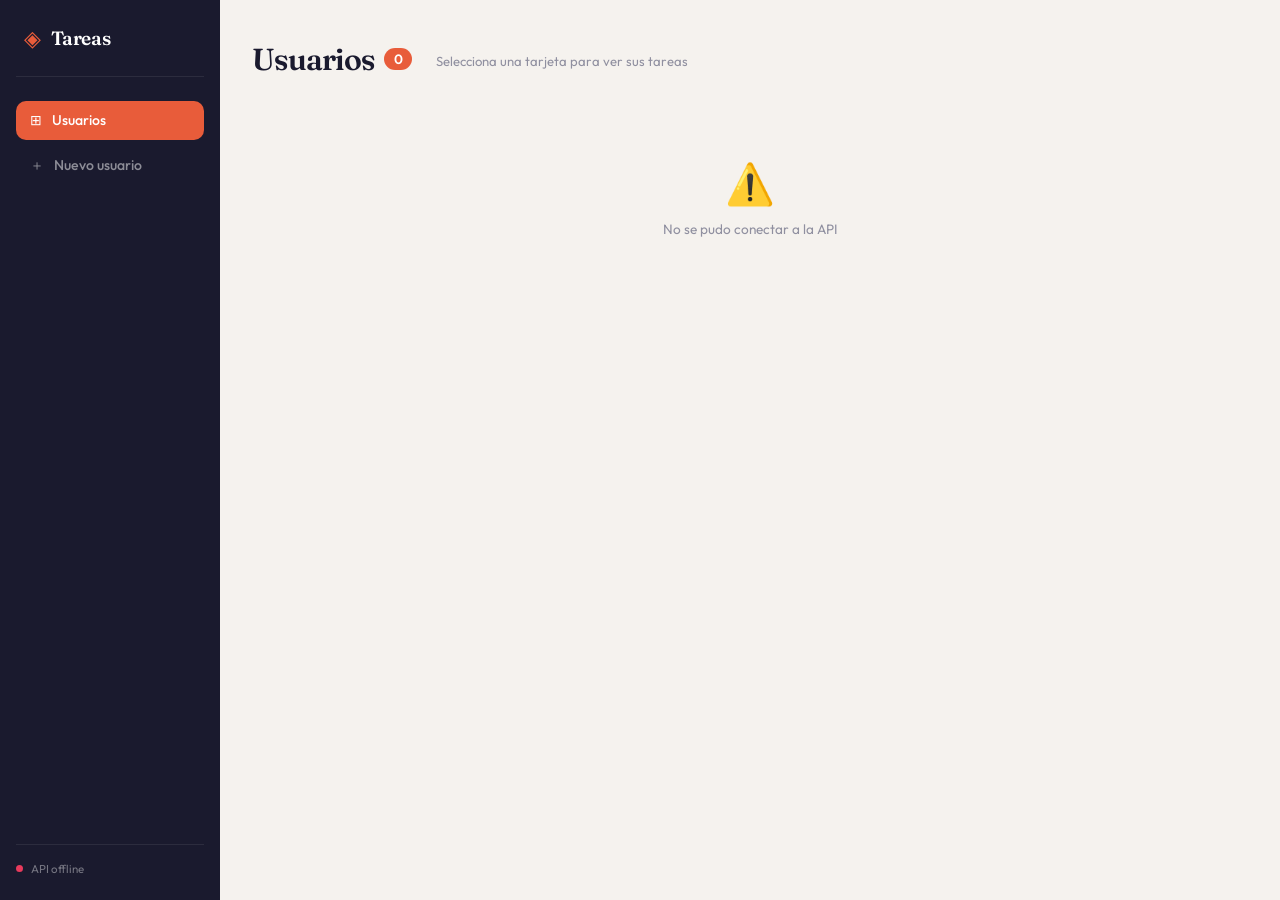
==== index.html @ 0cb19372 "Primera subida front" ====
<!DOCTYPE html>
<html lang="es">
<head>
  <meta charset="UTF-8" />
  <meta name="viewport" content="width=device-width, initial-scale=1.0"/>
  <title>TodoList App</title>
  <link href="https://fonts.googleapis.com/css2?family=Outfit:wght@300;400;500;600;700&family=Fraunces:ital,wght@0,300;0,600;1,300&display=swap" rel="stylesheet"/>
  <link rel="stylesheet" href="style.css"/>
</head>
<body>

  <!-- TOAST -->
  <div id="toast-container"></div>

  <!-- MODAL CONFIRM -->
  <div class="modal-overlay" id="modal-overlay">
    <div class="modal">
      <p class="modal-text" id="modal-text">¿Estás seguro?</p>
      <div class="modal-actions">
        <button class="btn btn-ghost" onclick="closeModal()">Cancelar</button>
        <button class="btn btn-danger" id="modal-confirm">Eliminar</button>
      </div>
    </div>
  </div>

  <div class="app">

    <!-- SIDEBAR -->
    <aside class="sidebar">
      <div class="brand">
        <span class="brand-icon">◈</span>
        <span class="brand-name">Tareas</span>
      </div>

      <nav class="nav">
        <button class="nav-btn active" onclick="showView('usuarios')">
          <span class="nav-icon">⊞</span> Usuarios
        </button>
        <button class="nav-btn" onclick="showView('nuevo-usuario')">
          <span class="nav-icon">＋</span> Nuevo usuario
        </button>
      </nav>

      <div class="sidebar-footer">
        <div class="api-status">
          <span class="status-dot" id="status-dot"></span>
          <span id="status-text">Conectando...</span>
        </div>
      </div>
    </aside>

    <!-- MAIN -->
    <main class="main">

      <!-- VIEW: USUARIOS -->
      <section class="view active" id="view-usuarios">
        <div class="view-header">
          <h1 class="view-title">Usuarios <span id="users-count" class="count-badge">0</span></h1>
          <p class="view-sub">Selecciona una tarjeta para ver sus tareas</p>
        </div>
        <div class="users-grid" id="users-grid">
          <div class="loading-state">Cargando usuarios...</div>
        </div>
      </section>

      <!-- VIEW: NUEVO USUARIO -->
      <section class="view" id="view-nuevo-usuario">
        <div class="view-header">
          <h1 class="view-title">Nuevo usuario</h1>
          <p class="view-sub">Agrega un nuevo integrante al sistema</p>
        </div>
        <div class="form-card">
          <div class="field">
            <label>Nombre completo</label>
            <input type="text" id="u-nombre" placeholder="Ej: Vladimir García" />
          </div>
          <div class="field">
            <label>Correo electrónico</label>
            <input type="email" id="u-email" placeholder="vladimir@email.com" />
          </div>
          <button class="btn btn-primary" onclick="crearUsuario()">Crear usuario</button>
        </div>
      </section>

      <!-- VIEW: TAREAS DE USUARIO -->
      <section class="view" id="view-tareas">
        <div class="view-header">
          <button class="back-btn" onclick="showView('usuarios')">← Volver</button>
          <div>
            <h1 class="view-title" id="tareas-user-name">Tareas</h1>
            <p class="view-sub" id="tareas-user-email"></p>
          </div>
        </div>

        <!-- Nueva tarea -->
        <div class="nueva-tarea-bar">
          <input type="text" id="t-titulo" placeholder="Título de la tarea..." class="tarea-input"/>
          <input type="text" id="t-desc" placeholder="Descripción (opcional)" class="tarea-input"/>
          <button class="btn btn-primary" onclick="crearTarea()">＋ Agregar</button>
        </div>

        <!-- Lista de tareas -->
        <div id="tareas-list" class="tareas-list"></div>
      </section>

    </main>
  </div>

  <script src="app.js"></script>
</body>
</html>
---- style.css ----
/* ── Variables ───────────────────────────────── */
:root {
  --bg:       #f5f2ee;
  --surface:  #ffffff;
  --sidebar:  #1a1a2e;
  --border:   #e2ddd8;
  --text:     #1a1a2e;
  --muted:    #9090a0;
  --accent:   #e85c3a;
  --accent2:  #3a7be8;
  --success:  #3acf8f;
  --danger:   #e83a5c;
  --radius:   14px;
  --shadow:   0 2px 16px rgba(0,0,0,0.08);
}

/* ── Reset ───────────────────────────────────── */
*, *::before, *::after { box-sizing: border-box; margin: 0; padding: 0; }

body {
  font-family: 'Outfit', sans-serif;
  background: var(--bg);
  color: var(--text);
  min-height: 100vh;
  display: flex;
}

/* ── Layout ──────────────────────────────────── */
.app {
  display: flex;
  width: 100%;
  min-height: 100vh;
}

/* ── Sidebar ─────────────────────────────────── */
.sidebar {
  width: 220px;
  background: var(--sidebar);
  display: flex;
  flex-direction: column;
  padding: 1.5rem 1rem;
  position: fixed;
  top: 0; left: 0; bottom: 0;
  z-index: 10;
}

.brand {
  display: flex;
  align-items: center;
  gap: 0.6rem;
  padding: 0 0.5rem 1.5rem;
  border-bottom: 1px solid rgba(255,255,255,0.08);
  margin-bottom: 1.5rem;
}

.brand-icon {
  font-size: 1.4rem;
  color: var(--accent);
}

.brand-name {
  font-family: 'Fraunces', serif;
  font-size: 1.2rem;
  font-weight: 600;
  color: #fff;
  letter-spacing: -0.02em;
}

.nav {
  display: flex;
  flex-direction: column;
  gap: 0.35rem;
  flex: 1;
}

.nav-btn {
  display: flex;
  align-items: center;
  gap: 0.6rem;
  padding: 0.65rem 0.9rem;
  border-radius: 10px;
  border: none;
  background: transparent;
  color: rgba(255,255,255,0.5);
  font-family: 'Outfit', sans-serif;
  font-size: 0.88rem;
  font-weight: 500;
  cursor: pointer;
  transition: all 0.2s;
  text-align: left;
}

.nav-btn:hover { background: rgba(255,255,255,0.07); color: #fff; }
.nav-btn.active { background: var(--accent); color: #fff; }

.nav-icon { font-size: 0.9rem; }

.sidebar-footer {
  border-top: 1px solid rgba(255,255,255,0.08);
  padding-top: 1rem;
}

.api-status {
  display: flex;
  align-items: center;
  gap: 0.5rem;
  font-size: 0.72rem;
  color: rgba(255,255,255,0.4);
}

.status-dot {
  width: 7px; height: 7px;
  border-radius: 50%;
  background: var(--muted);
  transition: background 0.3s;
}

.status-dot.online { background: var(--success); box-shadow: 0 0 6px var(--success); }
.status-dot.offline { background: var(--danger); }

/* ── Main ────────────────────────────────────── */
.main {
  margin-left: 220px;
  flex: 1;
  padding: 2.5rem 2rem;
  min-height: 100vh;
}

/* ── Views ───────────────────────────────────── */
.view { display: none; animation: fadeUp 0.3s ease both; }
.view.active { display: block; }

.view-header {
  margin-bottom: 2rem;
  display: flex;
  align-items: center;
  gap: 1.5rem;
}

.view-title {
  font-family: 'Fraunces', serif;
  font-size: 1.9rem;
  font-weight: 600;
  letter-spacing: -0.03em;
  display: flex;
  align-items: center;
  gap: 0.6rem;
}

.view-sub {
  font-size: 0.82rem;
  color: var(--muted);
  margin-top: 0.2rem;
}

.count-badge {
  font-family: 'Outfit', sans-serif;
  font-size: 0.85rem;
  font-weight: 600;
  background: var(--accent);
  color: #fff;
  border-radius: 100px;
  padding: 0.15rem 0.6rem;
  vertical-align: middle;
}

.back-btn {
  background: var(--surface);
  border: 1px solid var(--border);
  border-radius: 10px;
  padding: 0.5rem 1rem;
  font-family: 'Outfit', sans-serif;
  font-size: 0.82rem;
  font-weight: 500;
  color: var(--muted);
  cursor: pointer;
  transition: all 0.2s;
  white-space: nowrap;
}

.back-btn:hover { border-color: var(--accent); color: var(--accent); }

/* ── Users grid ──────────────────────────────── */
.users-grid {
  display: grid;
  grid-template-columns: repeat(auto-fill, minmax(220px, 1fr));
  gap: 1rem;
}

.user-card {
  background: var(--surface);
  border: 1px solid var(--border);
  border-radius: var(--radius);
  padding: 1.5rem;
  cursor: pointer;
  transition: all 0.22s;
  position: relative;
  overflow: hidden;
  animation: fadeUp 0.35s ease both;
}

.user-card::before {
  content: '';
  position: absolute;
  top: 0; left: 0; right: 0;
  height: 3px;
  background: linear-gradient(90deg, var(--accent), var(--accent2));
  transform: scaleX(0);
  transform-origin: left;
  transition: transform 0.25s ease;
}

.user-card:hover {
  border-color: transparent;
  box-shadow: var(--shadow), 0 0 0 2px var(--accent);
  transform: translateY(-2px);
}

.user-card:hover::before { transform: scaleX(1); }

.user-avatar {
  width: 48px; height: 48px;
  border-radius: 12px;
  display: flex; align-items: center; justify-content: center;
  font-family: 'Fraunces', serif;
  font-size: 1.2rem;
  font-weight: 600;
  color: #fff;
  margin-bottom: 1rem;
}

.user-card-name {
  font-size: 0.95rem;
  font-weight: 600;
  margin-bottom: 0.2rem;
  white-space: nowrap;
  overflow: hidden;
  text-overflow: ellipsis;
}

.user-card-email {
  font-size: 0.75rem;
  color: var(--muted);
  white-space: nowrap;
  overflow: hidden;
  text-overflow: ellipsis;
  margin-bottom: 1rem;
}

.user-card-footer {
  display: flex;
  align-items: center;
  justify-content: space-between;
}

.task-chip {
  font-size: 0.72rem;
  color: var(--muted);
  background: var(--bg);
  border-radius: 100px;
  padding: 0.2rem 0.6rem;
}

.delete-btn {
  width: 28px; height: 28px;
  border-radius: 8px;
  border: 1px solid var(--border);
  background: transparent;
  color: var(--muted);
  font-size: 0.75rem;
  cursor: pointer;
  display: flex; align-items: center; justify-content: center;
  transition: all 0.2s;
}

.delete-btn:hover { border-color: var(--danger); color: var(--danger); background: rgba(232,58,92,0.06); }

/* ── Form card ───────────────────────────────── */
.form-card {
  background: var(--surface);
  border: 1px solid var(--border);
  border-radius: var(--radius);
  padding: 2rem;
  max-width: 460px;
  box-shadow: var(--shadow);
}

.field { margin-bottom: 1.1rem; }

label {
  display: block;
  font-size: 0.75rem;
  font-weight: 600;
  color: var(--muted);
  letter-spacing: 0.06em;
  text-transform: uppercase;
  margin-bottom: 0.4rem;
}

input {
  width: 100%;
  background: var(--bg);
  border: 1px solid var(--border);
  border-radius: 10px;
  padding: 0.7rem 1rem;
  font-family: 'Outfit', sans-serif;
  font-size: 0.9rem;
  color: var(--text);
  outline: none;
  transition: border-color 0.2s, box-shadow 0.2s;
}

input:focus {
  border-color: var(--accent);
  box-shadow: 0 0 0 3px rgba(232,92,58,0.12);
  background: #fff;
}

input::placeholder { color: var(--muted); }

/* ── Buttons ─────────────────────────────────── */
.btn {
  font-family: 'Outfit', sans-serif;
  font-size: 0.88rem;
  font-weight: 600;
  border: none;
  border-radius: 10px;
  padding: 0.65rem 1.3rem;
  cursor: pointer;
  transition: all 0.2s;
  display: inline-flex;
  align-items: center;
  gap: 0.4rem;
}

.btn-primary {
  background: var(--accent);
  color: #fff;
  width: 100%;
  justify-content: center;
}

.btn-primary:hover { background: #d44a28; transform: translateY(-1px); box-shadow: 0 4px 16px rgba(232,92,58,0.3); }
.btn-primary:active { transform: translateY(0); }

.btn-ghost {
  background: var(--bg);
  color: var(--muted);
  border: 1px solid var(--border);
}

.btn-ghost:hover { border-color: var(--text); color: var(--text); }

.btn-danger {
  background: var(--danger);
  color: #fff;
}

.btn-danger:hover { background: #c42e4c; }

/* ── Nueva tarea bar ─────────────────────────── */
.nueva-tarea-bar {
  display: flex;
  gap: 0.75rem;
  margin-bottom: 1.5rem;
  background: var(--surface);
  border: 1px solid var(--border);
  border-radius: var(--radius);
  padding: 1rem;
  box-shadow: var(--shadow);
  flex-wrap: wrap;
}

.tarea-input {
  flex: 1;
  min-width: 180px;
  margin: 0;
}

.nueva-tarea-bar .btn {
  width: auto;
  white-space: nowrap;
}

/* ── Tareas list ─────────────────────────────── */
.tareas-list {
  display: flex;
  flex-direction: column;
  gap: 0.6rem;
}

.tarea-item {
  background: var(--surface);
  border: 1px solid var(--border);
  border-radius: var(--radius);
  padding: 1rem 1.25rem;
  display: flex;
  align-items: center;
  gap: 1rem;
  transition: all 0.2s;
  animation: fadeUp 0.3s ease both;
}

.tarea-item:hover { border-color: var(--accent2); box-shadow: var(--shadow); }

.tarea-check {
  width: 22px; height: 22px;
  border-radius: 6px;
  border: 2px solid var(--border);
  flex-shrink: 0;
  cursor: pointer;
  display: flex; align-items: center; justify-content: center;
  font-size: 0.7rem;
  transition: all 0.2s;
  color: transparent;
}

.tarea-check.checked {
  background: var(--success);
  border-color: var(--success);
  color: #fff;
}

.tarea-body { flex: 1; min-width: 0; }

.tarea-titulo {
  font-size: 0.92rem;
  font-weight: 500;
  transition: all 0.2s;
}

.tarea-titulo.done {
  text-decoration: line-through;
  color: var(--muted);
}

.tarea-desc {
  font-size: 0.75rem;
  color: var(--muted);
  margin-top: 0.15rem;
}

/* ── Empty / Loading states ──────────────────── */
.empty-state, .loading-state {
  text-align: center;
  padding: 3rem 1rem;
  color: var(--muted);
  font-size: 0.85rem;
  grid-column: 1 / -1;
}

.empty-icon { font-size: 2.5rem; display: block; margin-bottom: 0.75rem; }

/* ── Modal ───────────────────────────────────── */
.modal-overlay {
  position: fixed;
  inset: 0;
  background: rgba(0,0,0,0.4);
  backdrop-filter: blur(4px);
  display: none;
  align-items: center;
  justify-content: center;
  z-index: 100;
}

.modal-overlay.open { display: flex; }

.modal {
  background: var(--surface);
  border: 1px solid var(--border);
  border-radius: var(--radius);
  padding: 2rem;
  max-width: 360px;
  width: 90%;
  box-shadow: 0 20px 60px rgba(0,0,0,0.2);
  animation: fadeUp 0.25s ease both;
}

.modal-text {
  font-size: 0.95rem;
  font-weight: 500;
  margin-bottom: 1.5rem;
  line-height: 1.5;
}

.modal-actions {
  display: flex;
  gap: 0.75rem;
  justify-content: flex-end;
}

.modal-actions .btn { width: auto; }

/* ── Toast ───────────────────────────────────── */
#toast-container {
  position: fixed;
  bottom: 1.5rem;
  right: 1.5rem;
  z-index: 200;
  display: flex;
  flex-direction: column;
  gap: 0.5rem;
}

.toast {
  background: var(--sidebar);
  color: #fff;
  border-left: 3px solid var(--success);
  border-radius: 10px;
  padding: 0.75rem 1.1rem;
  font-size: 0.82rem;
  max-width: 280px;
  box-shadow: 0 8px 24px rgba(0,0,0,0.2);
  animation: slideInRight 0.3s ease both;
}

.toast.error { border-left-color: var(--danger); }

/* ── Animations ──────────────────────────────── */
@keyframes fadeUp {
  from { opacity: 0; transform: translateY(10px); }
  to   { opacity: 1; transform: translateY(0); }
}

@keyframes slideInRight {
  from { opacity: 0; transform: translateX(16px); }
  to   { opacity: 1; transform: translateX(0); }
}

/* ── Responsive ──────────────────────────────── */
@media (max-width: 640px) {
  .sidebar { width: 100%; height: auto; position: relative; flex-direction: row; align-items: center; padding: 1rem; }
  .main { margin-left: 0; padding: 1.25rem; }
  .app { flex-direction: column; }
  .nav { flex-direction: row; }
  .sidebar-footer { display: none; }
  .brand { border: none; margin: 0; padding: 0; }
  .nueva-tarea-bar { flex-direction: column; }
}
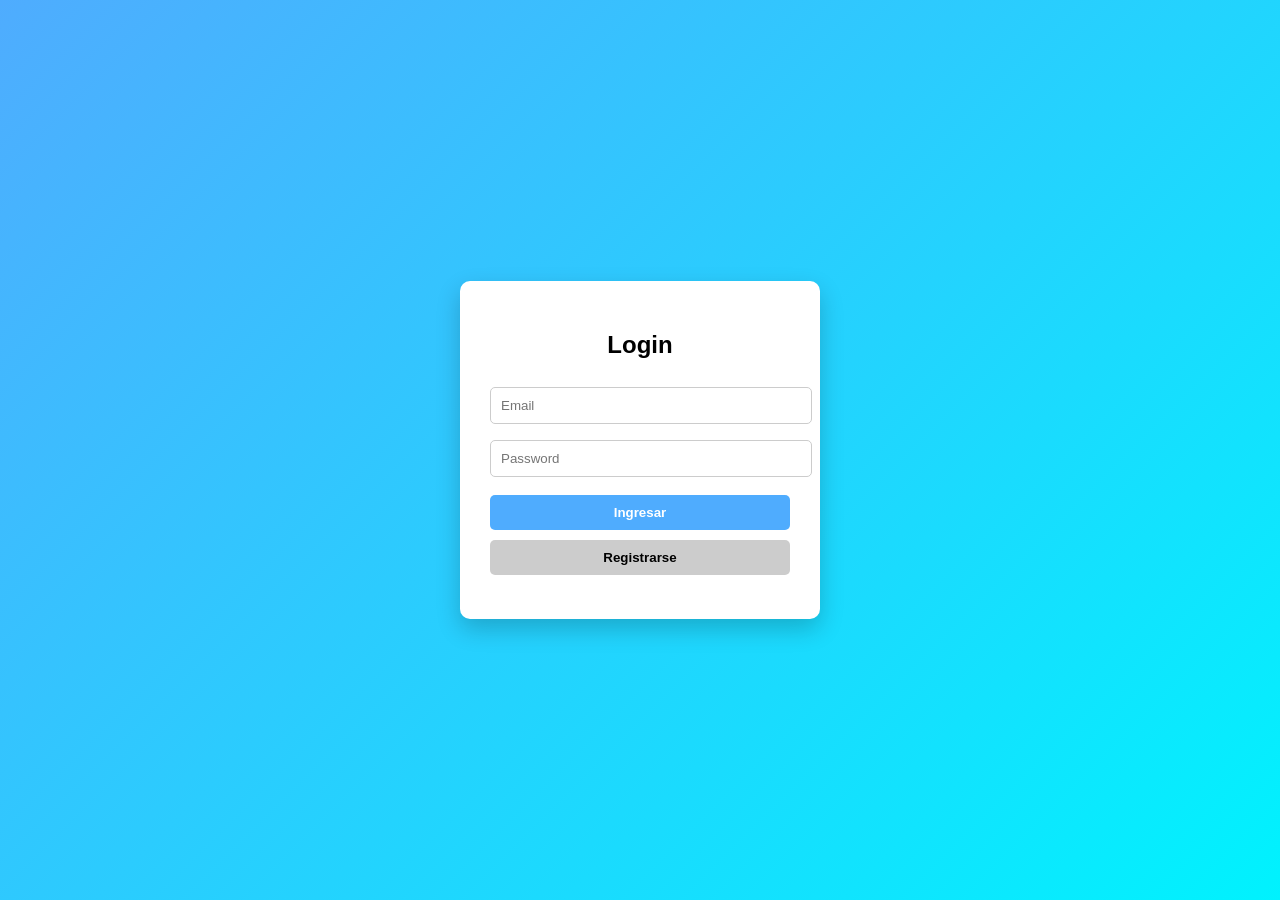
==== commit 3c4fcf83: "rename : login to index.html" ====
--- a/index.html
+++ b/index.html
@@ -1,111 +1,24 @@
 <!DOCTYPE html>
 <html lang="es">
 <head>
-  <meta charset="UTF-8" />
-  <meta name="viewport" content="width=device-width, initial-scale=1.0"/>
-  <title>TodoList App</title>
-  <link href="https://fonts.googleapis.com/css2?family=Outfit:wght@300;400;500;600;700&family=Fraunces:ital,wght@0,300;0,600;1,300&display=swap" rel="stylesheet"/>
-  <link rel="stylesheet" href="style.css"/>
+    <meta charset="UTF-8">
+    <title>Login</title>
+    <link rel="stylesheet" href="css/login.css">
 </head>
 <body>
 
-  <!-- TOAST -->
-  <div id="toast-container"></div>
+<div class="login-container">
+    <h2>Login</h2>
 
-  <!-- MODAL CONFIRM -->
-  <div class="modal-overlay" id="modal-overlay">
-    <div class="modal">
-      <p class="modal-text" id="modal-text">¿Estás seguro?</p>
-      <div class="modal-actions">
-        <button class="btn btn-ghost" onclick="closeModal()">Cancelar</button>
-        <button class="btn btn-danger" id="modal-confirm">Eliminar</button>
-      </div>
-    </div>
-  </div>
+    <input type="text" id="email" placeholder="Email">
+    <input type="password" id="password" placeholder="Password">
 
-  <div class="app">
+    <button onclick="login()">Ingresar</button>
+    <button class="secondary" onclick="register()">Registrarse</button>
 
-    <!-- SIDEBAR -->
-    <aside class="sidebar">
-      <div class="brand">
-        <span class="brand-icon">◈</span>
-        <span class="brand-name">Tareas</span>
-      </div>
+    <p id="error"></p>
+</div>
 
-      <nav class="nav">
-        <button class="nav-btn active" onclick="showView('usuarios')">
-          <span class="nav-icon">⊞</span> Usuarios
-        </button>
-        <button class="nav-btn" onclick="showView('nuevo-usuario')">
-          <span class="nav-icon">＋</span> Nuevo usuario
-        </button>
-      </nav>
-
-      <div class="sidebar-footer">
-        <div class="api-status">
-          <span class="status-dot" id="status-dot"></span>
-          <span id="status-text">Conectando...</span>
-        </div>
-      </div>
-    </aside>
-
-    <!-- MAIN -->
-    <main class="main">
-
-      <!-- VIEW: USUARIOS -->
-      <section class="view active" id="view-usuarios">
-        <div class="view-header">
-          <h1 class="view-title">Usuarios <span id="users-count" class="count-badge">0</span></h1>
-          <p class="view-sub">Selecciona una tarjeta para ver sus tareas</p>
-        </div>
-        <div class="users-grid" id="users-grid">
-          <div class="loading-state">Cargando usuarios...</div>
-        </div>
-      </section>
-
-      <!-- VIEW: NUEVO USUARIO -->
-      <section class="view" id="view-nuevo-usuario">
-        <div class="view-header">
-          <h1 class="view-title">Nuevo usuario</h1>
-          <p class="view-sub">Agrega un nuevo integrante al sistema</p>
-        </div>
-        <div class="form-card">
-          <div class="field">
-            <label>Nombre completo</label>
-            <input type="text" id="u-nombre" placeholder="Ej: Vladimir García" />
-          </div>
-          <div class="field">
-            <label>Correo electrónico</label>
-            <input type="email" id="u-email" placeholder="vladimir@email.com" />
-          </div>
-          <button class="btn btn-primary" onclick="crearUsuario()">Crear usuario</button>
-        </div>
-      </section>
-
-      <!-- VIEW: TAREAS DE USUARIO -->
-      <section class="view" id="view-tareas">
-        <div class="view-header">
-          <button class="back-btn" onclick="showView('usuarios')">← Volver</button>
-          <div>
-            <h1 class="view-title" id="tareas-user-name">Tareas</h1>
-            <p class="view-sub" id="tareas-user-email"></p>
-          </div>
-        </div>
-
-        <!-- Nueva tarea -->
-        <div class="nueva-tarea-bar">
-          <input type="text" id="t-titulo" placeholder="Título de la tarea..." class="tarea-input"/>
-          <input type="text" id="t-desc" placeholder="Descripción (opcional)" class="tarea-input"/>
-          <button class="btn btn-primary" onclick="crearTarea()">＋ Agregar</button>
-        </div>
-
-        <!-- Lista de tareas -->
-        <div id="tareas-list" class="tareas-list"></div>
-      </section>
-
-    </main>
-  </div>
-
-  <script src="app.js"></script>
+<script src="js/login.js"></script>
 </body>
-</html>
+</html>
--- a/css/login.css
+++ b/css/login.css
@@ -0,0 +1,66 @@
+body {
+    font-family: Arial, sans-serif;
+    background: linear-gradient(135deg, #4facfe, #00f2fe);
+    display: flex;
+    justify-content: center;
+    align-items: center;
+    height: 100vh;
+    margin: 0;
+}
+
+.login-container {
+    background: white;
+    padding: 30px;
+    border-radius: 10px;
+    width: 300px;
+    box-shadow: 0 10px 25px rgba(0,0,0,0.2);
+    text-align: center;
+}
+
+h2 {
+    margin-bottom: 20px;
+}
+
+input {
+    width: 100%;
+    padding: 10px;
+    margin: 8px 0;
+    border-radius: 5px;
+    border: 1px solid #ccc;
+    outline: none;
+}
+
+input:focus {
+    border-color: #4facfe;
+}
+
+button {
+    width: 100%;
+    padding: 10px;
+    margin-top: 10px;
+    border: none;
+    border-radius: 5px;
+    background: #4facfe;
+    color: white;
+    font-weight: bold;
+    cursor: pointer;
+}
+
+button:hover {
+    background: #3a8de0;
+}
+
+.secondary {
+    background: #ccc;
+    color: black;
+}
+
+.secondary:hover {
+    background: #aaa;
+}
+
+#error {
+    margin-top: 10px;
+    font-size: 14px;
+    color: red;
+}
